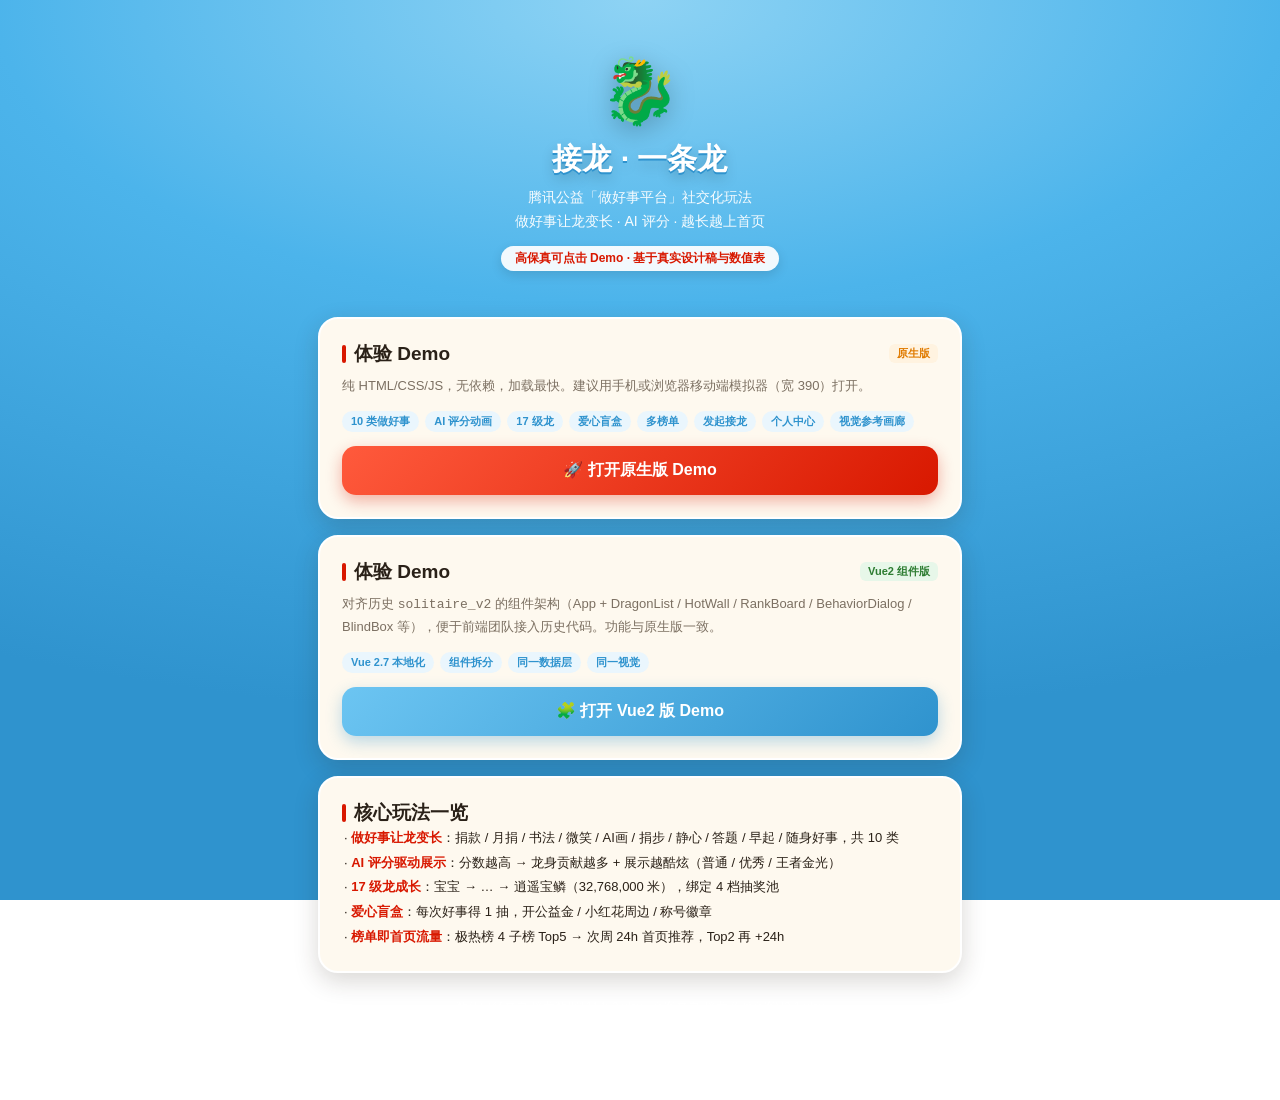
==== dragon/index.html @ d94f73a7 "deploy: add dragon unified portal and dual demos to subfolder" ====
<!DOCTYPE html>
<html lang="zh-CN">
<head>
  <meta charset="UTF-8" />
  <meta name="viewport" content="width=device-width, initial-scale=1, viewport-fit=cover" />
  <title>腾讯公益 · 接龙一条龙 玩法 Demo</title>
  <style>
    :root { --c-theme:#4cb4eb; --c-theme-d:#2f93ce; --c-red:#d81800; --c-red-l:#ff5a3c; --c-gold:#f5b316; --c-ink:#2a2118; --c-sub:#7c7062; }
    * { box-sizing:border-box; margin:0; padding:0; -webkit-tap-highlight-color:transparent; }
    body { font-family:-apple-system,"PingFang SC","Microsoft YaHei",sans-serif; color:var(--c-ink);
      background:radial-gradient(120% 80% at 50% 0%,#8ed3f4 0%,#4cb4eb 42%,#2f93ce 100%) fixed; min-height:100vh; padding:0 0 60px; }
    .wrap { max-width:680px; margin:0 auto; padding:0 18px; }
    header { text-align:center; color:#fff; padding:54px 0 30px; }
    header .dragon { font-size:64px; filter:drop-shadow(0 6px 12px rgba(0,0,0,.25)); }
    header h1 { font-size:30px; font-weight:900; margin:10px 0 6px; text-shadow:0 2px 0 var(--c-theme-d),0 6px 14px rgba(0,0,0,.2); }
    header .sub { font-size:14px; opacity:.95; line-height:1.7; }
    .pill { display:inline-block; background:rgba(255,255,255,.92); color:var(--c-red); font-weight:700;
      font-size:12px; padding:4px 14px; border-radius:999px; margin-top:12px; box-shadow:0 4px 12px rgba(0,0,0,.12); }
    .card { background:#fef9ef; border:2px solid #fff; border-radius:20px; padding:22px; margin:16px 0;
      box-shadow:0 8px 24px rgba(45,33,20,.18); }
    .card h2 { font-size:19px; display:flex; align-items:center; gap:8px; }
    .card h2 .bar { width:4px; height:18px; border-radius:2px; background:var(--c-red); }
    .card p.d { color:var(--c-sub); font-size:13px; line-height:1.7; margin:8px 0 14px; }
    .feat { display:flex; flex-wrap:wrap; gap:6px; margin:10px 0 14px; }
    .feat span { font-size:11px; background:#eaf6fd; color:var(--c-theme-d); padding:3px 9px; border-radius:999px; font-weight:600; }
    .btn { display:flex; align-items:center; justify-content:center; gap:8px; width:100%; padding:14px;
      border-radius:14px; font-size:16px; font-weight:800; text-decoration:none; color:#fff;
      background:linear-gradient(135deg,var(--c-red-l),var(--c-red)); box-shadow:0 6px 16px rgba(216,24,0,.32);
      transition:transform .12s; }
    .btn:active { transform:scale(.97); }
    .btn.blue { background:linear-gradient(135deg,#6cc5f2,var(--c-theme-d)); box-shadow:0 6px 16px rgba(47,147,206,.32); }
    .btn.ghost { background:#fff; color:var(--c-red); box-shadow:0 4px 12px rgba(0,0,0,.1); }
    .tag { font-size:11px; font-weight:700; padding:2px 8px; border-radius:6px; margin-left:auto; }
    .tag.v { background:#e7f7e9; color:#2e7d32; }
    .tag.n { background:#fff3e0; color:#e07b00; }
    .list { font-size:13px; line-height:1.9; color:var(--c-ink); padding-left:2px; }
    .list b { color:var(--c-red); }
    footer { text-align:center; color:rgba(255,255,255,.85); font-size:12px; margin-top:24px; line-height:1.8; }
    .grid2 { display:grid; grid-template-columns:1fr; gap:10px; }
    @media(min-width:520px){ .grid2{ grid-template-columns:1fr 1fr; } }
  </style>
</head>
<body>
  <div class="wrap">
    <header>
      <div class="dragon">🐉</div>
      <h1>接龙 · 一条龙</h1>
      <div class="sub">腾讯公益「做好事平台」社交化玩法<br/>做好事让龙变长 · AI 评分 · 越长越上首页</div>
      <div class="pill">高保真可点击 Demo · 基于真实设计稿与数值表</div>
    </header>

    <div class="card">
      <h2><span class="bar"></span>体验 Demo<span class="tag n">原生版</span></h2>
      <p class="d">纯 HTML/CSS/JS，无依赖，加载最快。建议用手机或浏览器移动端模拟器（宽 390）打开。</p>
      <div class="feat">
        <span>10 类做好事</span><span>AI 评分动画</span><span>17 级龙</span><span>爱心盲盒</span><span>多榜单</span><span>发起接龙</span><span>个人中心</span><span>视觉参考画廊</span>
      </div>
      <a class="btn" href="demo/index.html">🚀 打开原生版 Demo</a>
    </div>

    <div class="card">
      <h2><span class="bar"></span>体验 Demo<span class="tag v">Vue2 组件版</span></h2>
      <p class="d">对齐历史 <code>solitaire_v2</code> 的组件架构（App + DragonList / HotWall / RankBoard / BehaviorDialog / BlindBox 等），便于前端团队接入历史代码。功能与原生版一致。</p>
      <div class="feat">
        <span>Vue 2.7 本地化</span><span>组件拆分</span><span>同一数据层</span><span>同一视觉</span>
      </div>
      <a class="btn blue" href="demo-vue/index.html">🧩 打开 Vue2 版 Demo</a>
    </div>

    <div class="card">
      <h2><span class="bar"></span>核心玩法一览</h2>
      <div class="list">
        · <b>做好事让龙变长</b>：捐款 / 月捐 / 书法 / 微笑 / AI画 / 捐步 / 静心 / 答题 / 早起 / 随身好事，共 10 类<br/>
        · <b>AI 评分驱动展示</b>：分数越高 → 龙身贡献越多 + 展示越酷炫（普通 / 优秀 / 王者金光）<br/>
        · <b>17 级龙成长</b>：宝宝 → … → 逍遥宝鳞（32,768,000 米），绑定 4 档抽奖池<br/>
        · <b>爱心盲盒</b>：每次好事得 1 抽，开公益金 / 小红花周边 / 称号徽章<br/>
        · <b>榜单即首页流量</b>：极热榜 4 子榜 Top5 → 次周 24h 首页推荐，Top2 再 +24h
      </div>
    </div>

    <footer>
      数值口径来自 接龙数据1114v2.xlsx · 文案来自 接龙游戏文案V3.1.xlsx<br/>
      视觉对齐 接龙2.0 视觉方案 / 交互终稿 · 仅用于产品方案演示
    </footer>
  </div>
</body>
</html>
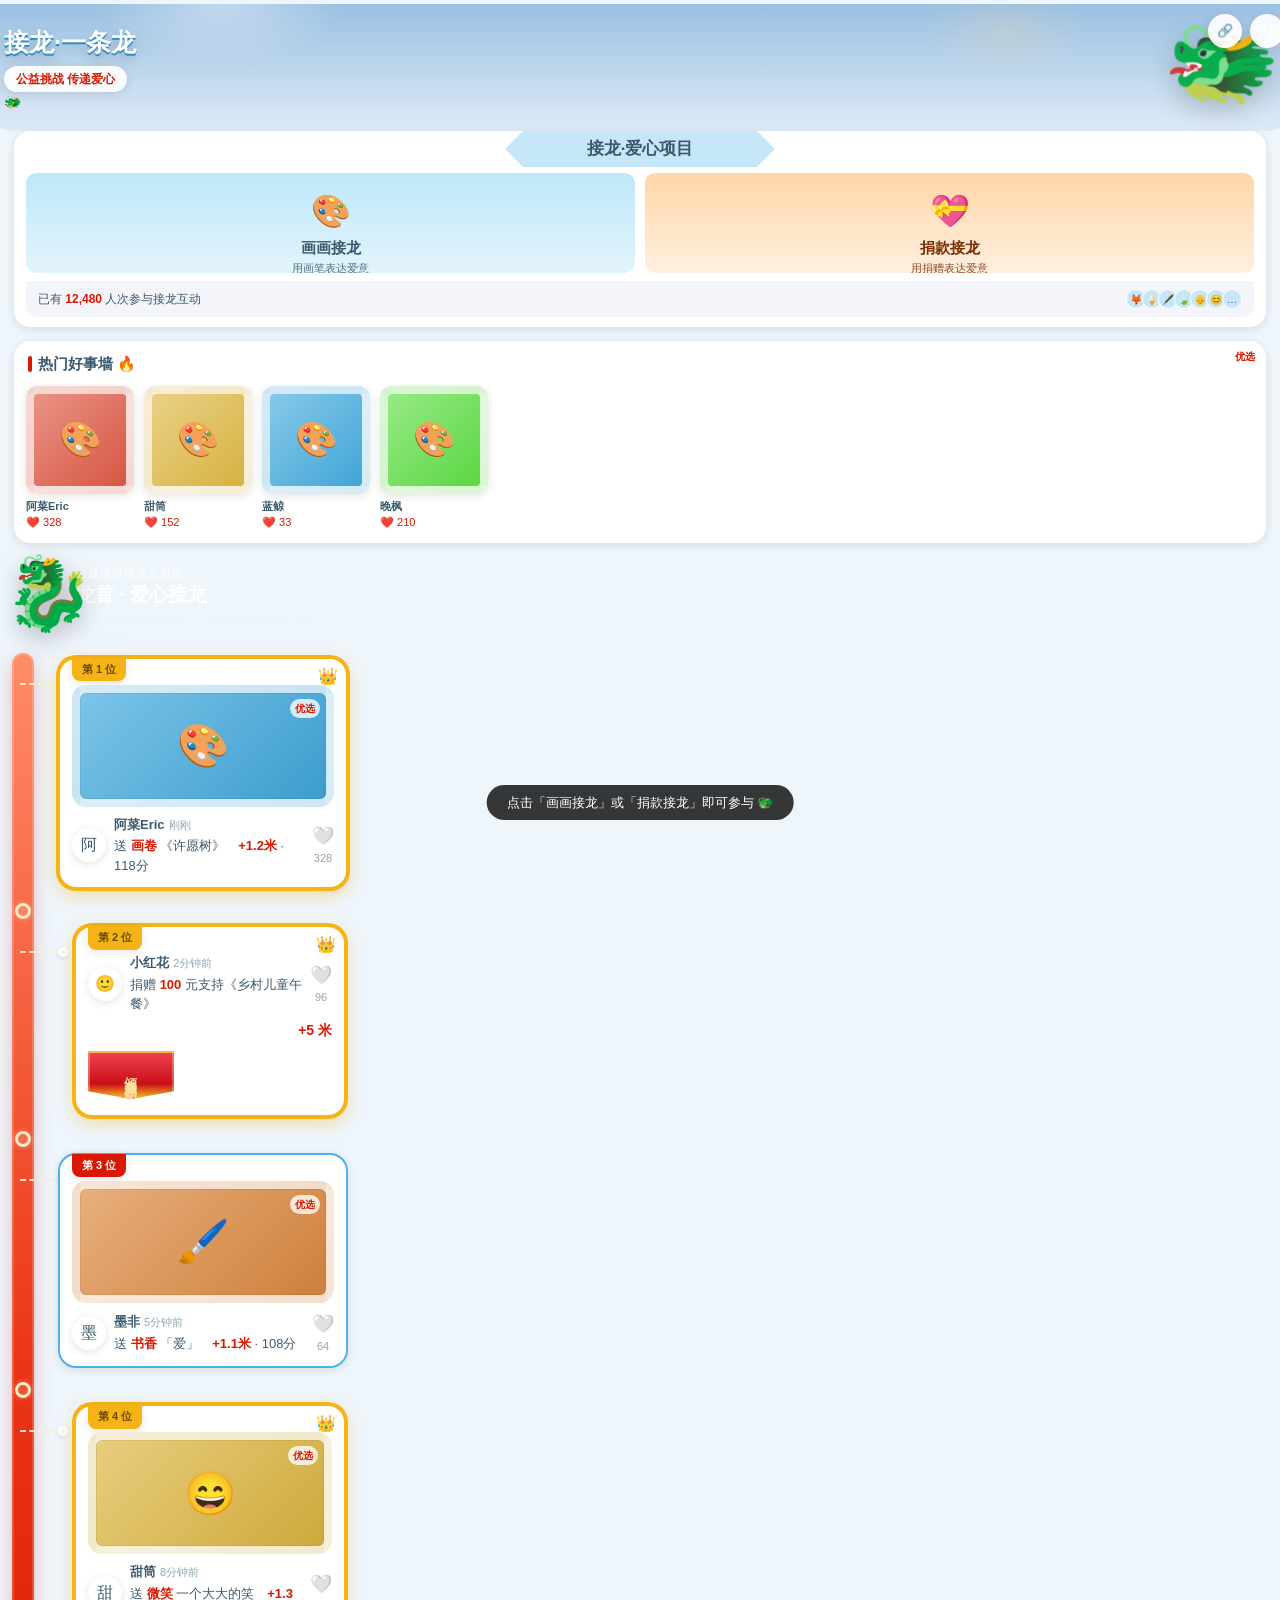
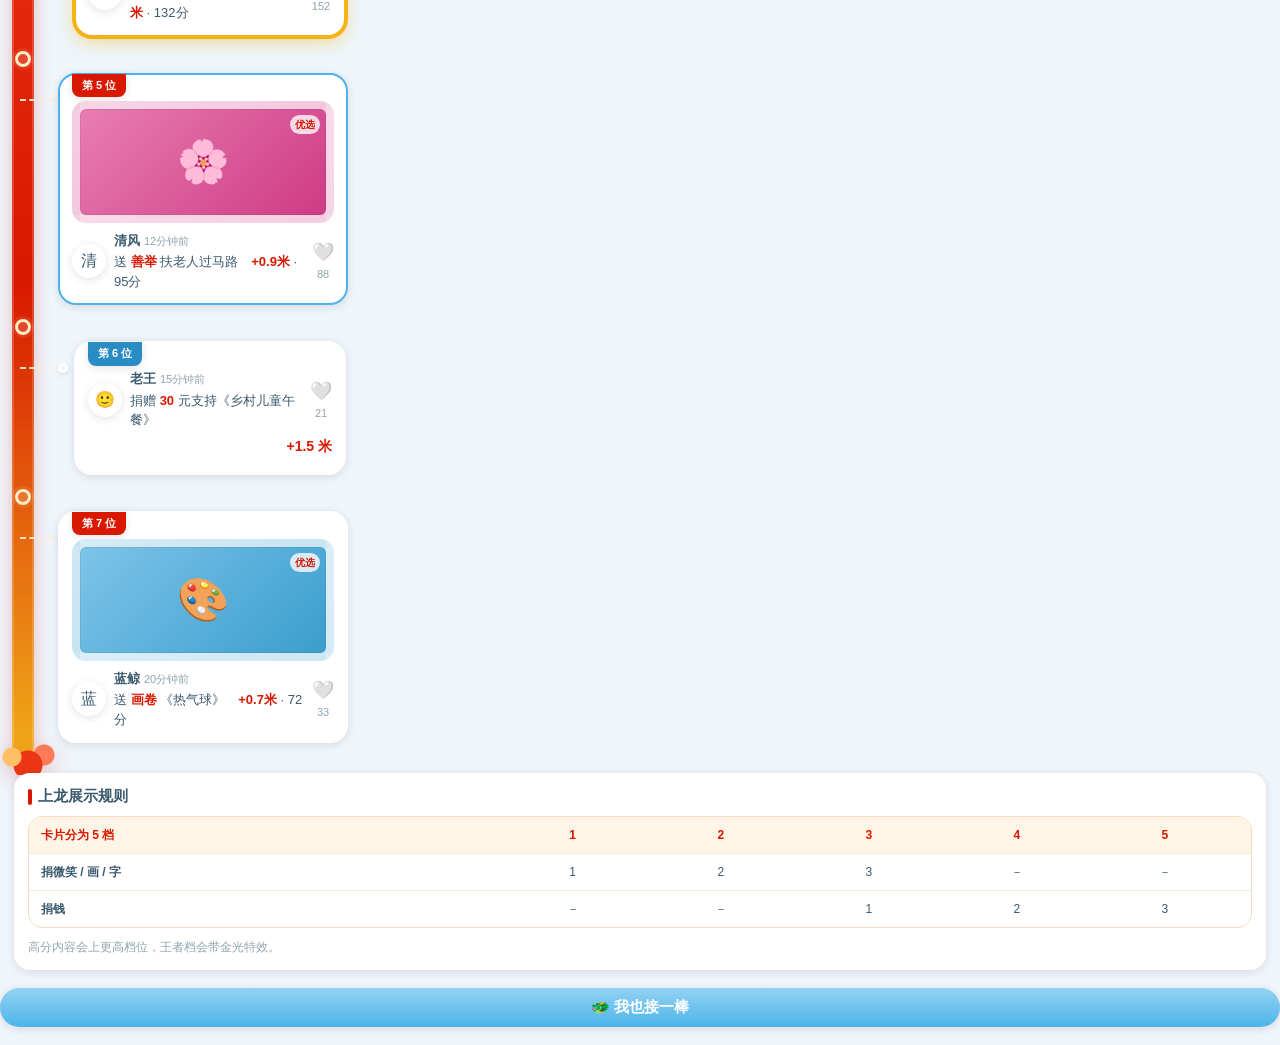
==== commit 536cc93a: "feat(dragon): rebuild demo with 6.25 visual spec - interactive JS + data layer" ====
--- a/dragon/index.html
+++ b/dragon/index.html
@@ -1,87 +1,97 @@
 <!DOCTYPE html>
 <html lang="zh-CN">
 <head>
-  <meta charset="UTF-8" />
-  <meta name="viewport" content="width=device-width, initial-scale=1, viewport-fit=cover" />
-  <title>腾讯公益 · 接龙一条龙 玩法 Demo</title>
-  <style>
-    :root { --c-theme:#4cb4eb; --c-theme-d:#2f93ce; --c-red:#d81800; --c-red-l:#ff5a3c; --c-gold:#f5b316; --c-ink:#2a2118; --c-sub:#7c7062; }
-    * { box-sizing:border-box; margin:0; padding:0; -webkit-tap-highlight-color:transparent; }
-    body { font-family:-apple-system,"PingFang SC","Microsoft YaHei",sans-serif; color:var(--c-ink);
-      background:radial-gradient(120% 80% at 50% 0%,#8ed3f4 0%,#4cb4eb 42%,#2f93ce 100%) fixed; min-height:100vh; padding:0 0 60px; }
-    .wrap { max-width:680px; margin:0 auto; padding:0 18px; }
-    header { text-align:center; color:#fff; padding:54px 0 30px; }
-    header .dragon { font-size:64px; filter:drop-shadow(0 6px 12px rgba(0,0,0,.25)); }
-    header h1 { font-size:30px; font-weight:900; margin:10px 0 6px; text-shadow:0 2px 0 var(--c-theme-d),0 6px 14px rgba(0,0,0,.2); }
-    header .sub { font-size:14px; opacity:.95; line-height:1.7; }
-    .pill { display:inline-block; background:rgba(255,255,255,.92); color:var(--c-red); font-weight:700;
-      font-size:12px; padding:4px 14px; border-radius:999px; margin-top:12px; box-shadow:0 4px 12px rgba(0,0,0,.12); }
-    .card { background:#fef9ef; border:2px solid #fff; border-radius:20px; padding:22px; margin:16px 0;
-      box-shadow:0 8px 24px rgba(45,33,20,.18); }
-    .card h2 { font-size:19px; display:flex; align-items:center; gap:8px; }
-    .card h2 .bar { width:4px; height:18px; border-radius:2px; background:var(--c-red); }
-    .card p.d { color:var(--c-sub); font-size:13px; line-height:1.7; margin:8px 0 14px; }
-    .feat { display:flex; flex-wrap:wrap; gap:6px; margin:10px 0 14px; }
-    .feat span { font-size:11px; background:#eaf6fd; color:var(--c-theme-d); padding:3px 9px; border-radius:999px; font-weight:600; }
-    .btn { display:flex; align-items:center; justify-content:center; gap:8px; width:100%; padding:14px;
-      border-radius:14px; font-size:16px; font-weight:800; text-decoration:none; color:#fff;
-      background:linear-gradient(135deg,var(--c-red-l),var(--c-red)); box-shadow:0 6px 16px rgba(216,24,0,.32);
-      transition:transform .12s; }
-    .btn:active { transform:scale(.97); }
-    .btn.blue { background:linear-gradient(135deg,#6cc5f2,var(--c-theme-d)); box-shadow:0 6px 16px rgba(47,147,206,.32); }
-    .btn.ghost { background:#fff; color:var(--c-red); box-shadow:0 4px 12px rgba(0,0,0,.1); }
-    .tag { font-size:11px; font-weight:700; padding:2px 8px; border-radius:6px; margin-left:auto; }
-    .tag.v { background:#e7f7e9; color:#2e7d32; }
-    .tag.n { background:#fff3e0; color:#e07b00; }
-    .list { font-size:13px; line-height:1.9; color:var(--c-ink); padding-left:2px; }
-    .list b { color:var(--c-red); }
-    footer { text-align:center; color:rgba(255,255,255,.85); font-size:12px; margin-top:24px; line-height:1.8; }
-    .grid2 { display:grid; grid-template-columns:1fr; gap:10px; }
-    @media(min-width:520px){ .grid2{ grid-template-columns:1fr 1fr; } }
-  </style>
+<meta charset="UTF-8" />
+<meta name="viewport" content="width=device-width,initial-scale=1.0,maximum-scale=1.0,user-scalable=no" />
+<title>接龙·一条龙 — 6.25视觉还原</title>
+<link rel="stylesheet" href="styles.css" />
 </head>
 <body>
-  <div class="wrap">
-    <header>
-      <div class="dragon">🐉</div>
-      <h1>接龙 · 一条龙</h1>
-      <div class="sub">腾讯公益「做好事平台」社交化玩法<br/>做好事让龙变长 · AI 评分 · 越长越上首页</div>
-      <div class="pill">高保真可点击 Demo · 基于真实设计稿与数值表</div>
-    </header>
+<div id="app" class="page">
+  <!-- 顶部 Banner -->
+  <div class="banner">
+    <div class="banner-title">接龙·一条龙</div>
+    <div class="banner-sub">公益挑战 传递爱心</div>
+    <div class="banner-ops">
+      <div class="op" data-act="share">🔗</div>
+      <div class="op" data-act="rule">规则</div>
+    </div>
+    <div class="banner-dragon">🐲</div>
+  </div>
 
-    <div class="card">
-      <h2><span class="bar"></span>体验 Demo<span class="tag n">原生版</span></h2>
-      <p class="d">纯 HTML/CSS/JS，无依赖，加载最快。建议用手机或浏览器移动端模拟器（宽 390）打开。</p>
-      <div class="feat">
-        <span>10 类做好事</span><span>AI 评分动画</span><span>17 级龙</span><span>爱心盲盒</span><span>多榜单</span><span>发起接龙</span><span>个人中心</span><span>视觉参考画廊</span>
+  <!-- 操作入口 -->
+  <div class="card entry-card">
+    <div class="entry-title">
+      <svg class="entry-title-bg" viewBox="0 0 300 40"><path d="M20 40 L0 20 L20 0 L280 0 L300 20 L280 40 Z" fill="currentColor"/></svg>
+      <span class="entry-title-txt">接龙·爱心项目</span>
+    </div>
+    <div class="entry-grid">
+      <div class="entry-item c-draw" data-act="draw">
+        <div class="entry-icon">🎨</div>
+        <div class="entry-btn">画画接龙</div>
+        <div class="entry-desc">用画笔表达爱意</div>
       </div>
-      <a class="btn" href="demo/index.html">🚀 打开原生版 Demo</a>
-    </div>
-
-    <div class="card">
-      <h2><span class="bar"></span>体验 Demo<span class="tag v">Vue2 组件版</span></h2>
-      <p class="d">对齐历史 <code>solitaire_v2</code> 的组件架构（App + DragonList / HotWall / RankBoard / BehaviorDialog / BlindBox 等），便于前端团队接入历史代码。功能与原生版一致。</p>
-      <div class="feat">
-        <span>Vue 2.7 本地化</span><span>组件拆分</span><span>同一数据层</span><span>同一视觉</span>
-      </div>
-      <a class="btn blue" href="demo-vue/index.html">🧩 打开 Vue2 版 Demo</a>
-    </div>
-
-    <div class="card">
-      <h2><span class="bar"></span>核心玩法一览</h2>
-      <div class="list">
-        · <b>做好事让龙变长</b>：捐款 / 月捐 / 书法 / 微笑 / AI画 / 捐步 / 静心 / 答题 / 早起 / 随身好事，共 10 类<br/>
-        · <b>AI 评分驱动展示</b>：分数越高 → 龙身贡献越多 + 展示越酷炫（普通 / 优秀 / 王者金光）<br/>
-        · <b>17 级龙成长</b>：宝宝 → … → 逍遥宝鳞（32,768,000 米），绑定 4 档抽奖池<br/>
-        · <b>爱心盲盒</b>：每次好事得 1 抽，开公益金 / 小红花周边 / 称号徽章<br/>
-        · <b>榜单即首页流量</b>：极热榜 4 子榜 Top5 → 次周 24h 首页推荐，Top2 再 +24h
+      <div class="entry-item c-donate" data-act="donate">
+        <div class="entry-icon">💝</div>
+        <div class="entry-btn">捐款接龙</div>
+        <div class="entry-desc">用捐赠表达爱意</div>
       </div>
     </div>
+    <div class="entry-info">
+      <span class="info-text">已有 <b id="join-count">12,847</b> 人次参与接龙互动</span>
+      <div class="avatar-row" id="avatar-row"></div>
+    </div>
+  </div>
 
-    <footer>
-      数值口径来自 接龙数据1114v2.xlsx · 文案来自 接龙游戏文案V3.1.xlsx<br/>
-      视觉对齐 接龙2.0 视觉方案 / 交互终稿 · 仅用于产品方案演示
-    </footer>
+  <!-- 热门画作墙 -->
+  <div class="card hot-card">
+    <div class="sec-title"><i class="bar"></i>热门好事墙 🔥</div>
+    <div class="hot-scroll" id="hot-scroll"></div>
   </div>
+
+  <!-- 龙身 -->
+  <div class="dragon-head">
+    <div class="scale">🐉</div>
+    <div class="head-copy">
+      <div class="eyebrow">公益项目接龙主页面</div>
+      <div class="name">龙首 · 爱心接龙</div>
+      <div class="sub">沿着龙身持续做好事，优质内容会被挂到龙脊上持续展示</div>
+    </div>
+  </div>
+  <div id="dragon-body"></div>
+
+  <!-- 上龙展示规则 -->
+  <div class="card rule-card">
+    <div class="sec-title"><i class="bar"></i>上龙展示规则</div>
+    <div class="tier-board">
+      <div class="tier-row head"><span>卡片分为 5 档</span><b>1</b><b>2</b><b>3</b><b>4</b><b>5</b></div>
+      <div class="tier-row"><span>捐微笑 / 画 / 字</span><em>1</em><em>2</em><em>3</em><em>－</em><em>－</em></div>
+      <div class="tier-row"><span>捐钱</span><em>－</em><em>－</em><em>1</em><em>2</em><em>3</em></div>
+    </div>
+    <div class="muted">高分内容会上更高档位，王者档会带金光特效。</div>
+  </div>
+
+  <div style="text-align:center;margin:18px 0;">
+    <button class="btn block" data-act="join-quick">🐲 我也接一棒</button>
+  </div>
+
+  <!-- 规则弹窗 -->
+  <div class="rule-overlay" id="rule-overlay">
+    <div class="rule-box">
+      <div class="rule-head">🐲</div>
+      <div class="rule-title">接龙规则</div>
+      <div class="rule-body">
+        <p>1. 每位用户可在接龙中选择画画、写字、微笑或捐款参与</p>
+        <p>2. 参与接龙后，内容将挂载在龙身上展示</p>
+        <p>3. 高分内容会进入更高档位，获得更多曝光</p>
+        <p>4. 王者档内容将获得金光特效和专属展示位</p>
+        <p>5. 你可以为喜欢的作品点赞，助力它上更高档</p>
+      </div>
+      <div class="rule-close" data-act="close-rule">✕</div>
+    </div>
+  </div>
+</div>
+<script src="data.js"></script>
+<script src="app.js"></script>
 </body>
 </html>
--- a/dragon/styles.css
+++ b/dragon/styles.css
@@ -0,0 +1,255 @@
+/* ========== 变量 ========== */
+:root {
+  --c-theme: #4cb4eb;
+  --c-theme-d: #2a8cc4;
+  --c-theme-l1: #c6e7f9;
+  --c-theme-l2: #9dd7f5;
+  --c-red: #d81800;
+  --c-gold: #f5b316;
+  --c-ink: #3c5a6e;
+  --c-sub: #90a4ae;
+  --c-paper: #fff;
+  --c-bg: #eef5fb;
+  --r: 16px;
+  --sh: 0 2px 8px rgba(42, 33, 24, .12);
+}
+* { box-sizing: border-box; margin: 0; padding: 0; }
+body { font-family: -apple-system, BlinkMacSystemFont, 'PingFang SC', 'Helvetica Neue', sans-serif; background: var(--c-bg); color: var(--c-ink); font-size: 14px; line-height: 1.5; }
+img { display: block; max-width: 100%; }
+b { color: var(--c-red); }
+
+/* ========== 按钮 ========== */
+.btn { border: none; border-radius: 999px; padding: 10px 24px; font-weight: 800; font-size: 15px; cursor: pointer; background: linear-gradient(180deg, rgba(255,255,255,.4), transparent), var(--c-theme); color: #fff; box-shadow: var(--sh); }
+.btn.block { display: block; width: 100%; }
+
+/* ========== 顶部 Banner ========== */
+.banner {
+  position: relative; z-index: 2; margin: 4px -14px 0; padding: 22px 118px 18px 18px;
+  text-align: left; color: #fff; overflow: hidden;
+  background: linear-gradient(180deg, rgba(39,118,191,.42), rgba(39,118,191,.08));
+  border-radius: 0 0 26px 26px;
+}
+.banner::before {
+  content: ""; position: absolute; inset: 0;
+  background: radial-gradient(180px 90px at 18% 0%, rgba(255,255,255,.38), transparent 68%),
+              radial-gradient(120px 60px at 78% 22%, rgba(255,220,160,.2), transparent 70%);
+  pointer-events: none;
+}
+.banner::after {
+  content: "🐲"; position: absolute; right: 14px; top: 12px;
+  font-size: 92px; line-height: 1; transform: rotate(8deg);
+  filter: drop-shadow(0 8px 14px rgba(0,0,0,.22)); opacity: .95;
+}
+.banner .banner-title {
+  position: relative; z-index: 1;
+  font-size: 25px; font-weight: 900; line-height: 1.28; max-width: 210px;
+  text-shadow: 0 2px 0 var(--c-theme-d), 0 6px 12px rgba(0,0,0,.18);
+}
+.banner .banner-sub {
+  position: relative; z-index: 1;
+  display: inline-block; margin-top: 8px; padding: 4px 12px;
+  background: rgba(255,255,255,.92); color: var(--c-red);
+  border-radius: 999px; font-size: 12px; font-weight: 800; box-shadow: var(--sh);
+}
+.banner .banner-ops { position: absolute; top: 10px; right: 10px; display: flex; gap: 8px; z-index: 2; }
+.banner .op {
+  width: 34px; height: 34px; border-radius: 50%; background: rgba(255,255,255,.92);
+  display: flex; align-items: center; justify-content: center; font-size: 13px;
+  box-shadow: var(--sh); cursor: pointer;
+}
+
+/* ========== 卡片 ========== */
+.card { background: var(--c-paper); border-radius: var(--r); margin: 0 14px 14px; box-shadow: var(--sh); position: relative; overflow: hidden; }
+.sec-title { font-size: 15px; font-weight: 800; padding: 12px 14px 8px; display: flex; align-items: center; gap: 6px; }
+.sec-title .bar { display: inline-block; width: 4px; height: 16px; background: var(--c-red); border-radius: 2px; }
+
+/* ========== 操作入口 ========== */
+.entry-card { padding: 0 0 10px; }
+.entry-title {
+  position: relative; height: 36px; display: flex; align-items: center; justify-content: center;
+  color: var(--c-theme-l1); margin-bottom: 6px;
+}
+.entry-title-bg { position: absolute; inset: 0; width: 100%; height: 100%; }
+.entry-title-txt {
+  position: relative; z-index: 1; font-weight: 800; font-size: 17px; color: var(--c-ink);
+}
+.entry-grid { display: flex; gap: 10px; padding: 0 12px; }
+.entry-item {
+  flex: 1; position: relative; height: 100px; border-radius: 10px; text-align: center;
+  cursor: pointer; overflow: hidden;
+}
+.entry-item .entry-icon { font-size: 32px; margin-top: 14px; position: relative; z-index: 1; }
+.entry-item .entry-btn { font-weight: 800; font-size: 15px; position: relative; z-index: 1; margin-top: 2px; }
+.entry-item .entry-desc { font-size: 11px; opacity: .85; position: relative; z-index: 1; }
+.entry-item.c-draw { background: linear-gradient(180deg, #bde8f9, #e3f4fc); color: #3c5a6e; }
+.entry-item.c-donate { background: linear-gradient(180deg, #ffd6a8, #fff0e0); color: #7a2e05; }
+.entry-info {
+  display: flex; align-items: center; justify-content: space-between;
+  padding: 8px 12px; margin: 8px 12px 0; background: #f4f5fa; border-radius: 0 0 10px 10px;
+  font-size: 12px; color: var(--c-ink);
+}
+.avatar-row { display: flex; }
+.avatar-row .av {
+  width: 20px; height: 20px; border-radius: 50%; border: 1.5px solid #fff;
+  margin-left: -4px; background: var(--c-theme-l1); overflow: hidden; font-size: 10px;
+  display: flex; align-items: center; justify-content: center;
+}
+
+/* ========== 热门好事墙 ========== */
+.hot-card { padding-bottom: 4px; }
+.hot-scroll { display: flex; gap: 10px; overflow-x: auto; padding: 2px 12px 8px; }
+.hot-pic { flex: none; width: 108px; }
+.hot-pic .img {
+  height: 108px; border-radius: 12px; display: flex; align-items: center; justify-content: center;
+  font-size: 34px; color: #fff; box-shadow: var(--sh);
+  border: 8px solid rgba(255,255,255,.72);
+}
+.hot-pic .img::after {
+  content: "优选"; position: absolute; right: 6px; top: 6px; font-size: 10px; font-weight: 800;
+  color: #d81800; background: rgba(255,255,255,.78); padding: 2px 5px; border-radius: 999px;
+}
+.hot-pic .cap { font-size: 11px; margin-top: 4px; }
+.hot-pic .cap b { color: var(--c-ink); }
+.hot-pic .lk { color: var(--c-red); font-size: 11px; }
+
+/* ========== 龙身主轴 ========== */
+.dragon-head {
+  position: relative; min-height: 86px; padding: 8px 0 4px 76px; color: #fff;
+}
+.dragon-head .scale {
+  position: absolute; left: 4px; top: 0; font-size: 72px; line-height: 1;
+  filter: drop-shadow(0 8px 12px rgba(0,0,0,.24));
+}
+.dragon-head .eyebrow { font-size: 11px; letter-spacing: 1px; opacity: .9; }
+.dragon-head .name { font-size: 19px; font-weight: 900; line-height: 1.3; margin-top: 2px; }
+.dragon-head .sub { font-size: 12px; line-height: 1.55; color: #e7f7ff; max-width: 250px; margin-top: 4px; }
+
+#dragon-body {
+  position: relative; padding: 4px 0 14px;
+}
+#dragon-body::before {
+  content: ""; position: absolute; left: 12px; top: 0; bottom: 14px; width: 22px;
+  border-radius: 16px;
+  background: linear-gradient(180deg, #ff8b67 0%, #ea3517 42%, #d81800 72%, #f0ac1a 100%);
+  box-shadow: inset 0 0 0 2px rgba(255,255,255,.18), 0 8px 18px rgba(216,24,0,.24);
+}
+#dragon-body::after {
+  content: ""; position: absolute; left: 2px; bottom: -2px; width: 58px; height: 32px;
+  background: radial-gradient(circle at 10px 14px, #ffbf67 0 9px, transparent 10px),
+              radial-gradient(circle at 26px 22px, #ea3517 0 14px, transparent 15px),
+              radial-gradient(circle at 42px 12px, #ff7a57 0 10px, transparent 11px);
+  filter: drop-shadow(0 6px 10px rgba(216,24,0,.2));
+}
+
+/* ========== 龙身节点 ========== */
+.dragon-seg { position: relative; padding-left: 58px; margin: 0 0 16px; }
+.dragon-seg.seg-offset { padding-left: 74px; }
+.link-ring {
+  width: 16px; height: 16px; border: 3px solid #ffecc3;
+  border-radius: 50%; margin: -2px 0 6px 15px; position: relative; z-index: 2;
+  background: rgba(255,255,255,.16); box-shadow: 0 0 0 3px rgba(255,255,255,.08);
+}
+.seg-hook {
+  position: absolute; left: 20px; top: 22px; width: 48px; display: flex; align-items: center; gap: 4px;
+}
+.seg-hook i:first-child { flex: 1; border-top: 2px dashed rgba(255,238,204,.92); }
+.seg-hook i:last-child {
+  width: 10px; height: 10px; border-radius: 50%; border: 3px solid rgba(255,255,255,.95);
+  box-shadow: 0 2px 5px rgba(0,0,0,.1);
+}
+.node {
+  background: var(--c-paper); border-radius: 18px; padding: 12px; margin: 0;
+  width: calc(100% - 6px); max-width: 290px; box-shadow: var(--sh); position: relative; border: 2px solid #fff;
+}
+.dragon-seg.seg-offset .node { max-width: 272px; }
+.node.king { border-color: var(--c-gold); box-shadow: 0 0 0 2px var(--c-gold), 0 6px 18px rgba(245,179,22,.4); }
+.node.good { border-color: var(--c-theme); }
+.node .ribbon {
+  position: absolute; top: -1px; left: 12px;
+  background: var(--c-red); color: #fff; font-size: 11px; font-weight: 800;
+  padding: 3px 10px 4px; border-radius: 0 0 8px 8px; box-shadow: var(--sh);
+}
+.node.king .ribbon { background: var(--c-gold); color: #6a4a00; }
+.node .ribbon.donate { background: var(--c-theme-d); }
+.node-pic {
+  height: 122px; border-radius: 14px; margin: 14px 0 8px; position: relative; overflow: hidden;
+  display: flex; align-items: center; justify-content: center; font-size: 42px; color: #fff;
+  border: 8px solid rgba(255,255,255,.72); box-shadow: inset 0 0 0 1px rgba(42,33,24,.08);
+}
+.node-pic::after {
+  content: "优选"; position: absolute; right: 6px; top: 6px; font-size: 10px; font-weight: 800;
+  color: #d81800; background: rgba(255,255,255,.78); padding: 2px 5px; border-radius: 999px;
+}
+.node-row { display: flex; align-items: center; gap: 8px; margin-top: 6px; }
+.node-row .av {
+  width: 34px; height: 34px; border-radius: 50%; background: #fff; display: flex;
+  align-items: center; justify-content: center; font-size: 16px; flex: none; box-shadow: var(--sh);
+}
+.node-row .mid { flex: 1; min-width: 0; }
+.node-row .nm { font-size: 13px; font-weight: 700; }
+.node-row .nm .tm { font-size: 11px; color: var(--c-sub); font-weight: 400; margin-left: 4px; }
+.node-row .ttl { font-size: 13px; margin-top: 2px; }
+.node-row .ttl b { color: var(--c-red); }
+.node-row .meter { color: var(--c-red); font-weight: 800; }
+.node-meter-line { text-align: right; color: var(--c-red); font-weight: 800; margin-top: 6px; }
+.donate-node { padding-bottom: 16px; }
+.donate-banner {
+  margin-top: 10px; width: 86px; background: linear-gradient(180deg, #ef4050, #c90f18 70%, #f2ae20);
+  color: #ffe29f; box-shadow: 0 6px 16px rgba(201,15,24,.28);
+  clip-path: polygon(0 0,100% 0,100% 84%,50% 100%,0 84%); border: 2px solid rgba(255,226,159,.35);
+}
+.donate-banner span {
+  display: block; writing-mode: vertical-rl; text-orientation: mixed; letter-spacing: 3px;
+  font-weight: 900; font-size: 13px; margin: 0 auto; padding: 14px 0 18px;
+}
+.like { text-align: center; flex: none; }
+.like .heart { font-size: 18px; }
+.like .n { font-size: 11px; color: var(--c-sub); }
+.king-fx { position: absolute; top: 6px; right: 8px; font-size: 16px; animation: spin 4s linear infinite; }
+@keyframes spin { to { transform: rotate(360deg); } }
+
+/* ========== 分档规则卡 ========== */
+.rule-card { padding-bottom: 14px; }
+.rule-card .muted { margin-top: 10px; display: block; font-size: 12px; color: var(--c-sub); padding: 0 14px; }
+.tier-board {
+  background: #fff; border: 1px solid #f0ddc2; border-radius: 14px; overflow: hidden; margin: 0 14px;
+}
+.tier-row {
+  display: grid; grid-template-columns: 1.7fr repeat(5, .55fr); align-items: center;
+  padding: 9px 12px; font-size: 12px; border-top: 1px solid #f3ebde;
+}
+.tier-row:first-child { border-top: none; }
+.tier-row.head { background: #fff5e7; font-weight: 800; color: var(--c-red); }
+.tier-row span { font-weight: 700; }
+.tier-row b, .tier-row em { text-align: center; font-style: normal; }
+
+/* ========== Tab ========== */
+.tab-bar {
+  display: flex; margin: 0 14px; background: var(--c-theme-l1); border-radius: 10px; padding: 3px; gap: 2px;
+}
+.tab-item {
+  flex: 1; text-align: center; padding: 8px; border-radius: 8px; font-size: 13px; font-weight: 700;
+  cursor: pointer; transition: .2s;
+}
+.tab-item.active { background: #fff; box-shadow: var(--sh); }
+
+/* ========== 规则弹窗 ========== */
+.rule-overlay {
+  position: fixed; inset: 0; background: rgba(0,0,0,.6); backdrop-filter: blur(6px);
+  z-index: 100; display: flex; align-items: center; justify-content: center;
+  opacity: 0; pointer-events: none; transition: .3s;
+}
+.rule-overlay.show { opacity: 1; pointer-events: all; }
+.rule-box {
+  position: relative; width: 85%; max-width: 340px; background: #fff; border-radius: 16px;
+  padding: 20px 18px 28px; box-shadow: 0 10px 40px rgba(0,0,0,.3);
+}
+.rule-head { font-size: 52px; text-align: center; margin-bottom: 8px; }
+.rule-title { font-size: 18px; font-weight: 800; text-align: center; margin-bottom: 12px; color: var(--c-ink); }
+.rule-body p { font-size: 13px; line-height: 1.8; color: var(--c-ink); }
+.rule-close {
+  position: absolute; top: -40px; left: 50%; transform: translateX(-50%);
+  width: 28px; height: 28px; border-radius: 50%; background: rgba(255,255,255,.9);
+  display: flex; align-items: center; justify-content: center; cursor: pointer;
+  font-size: 14px; color: #fff;
+}
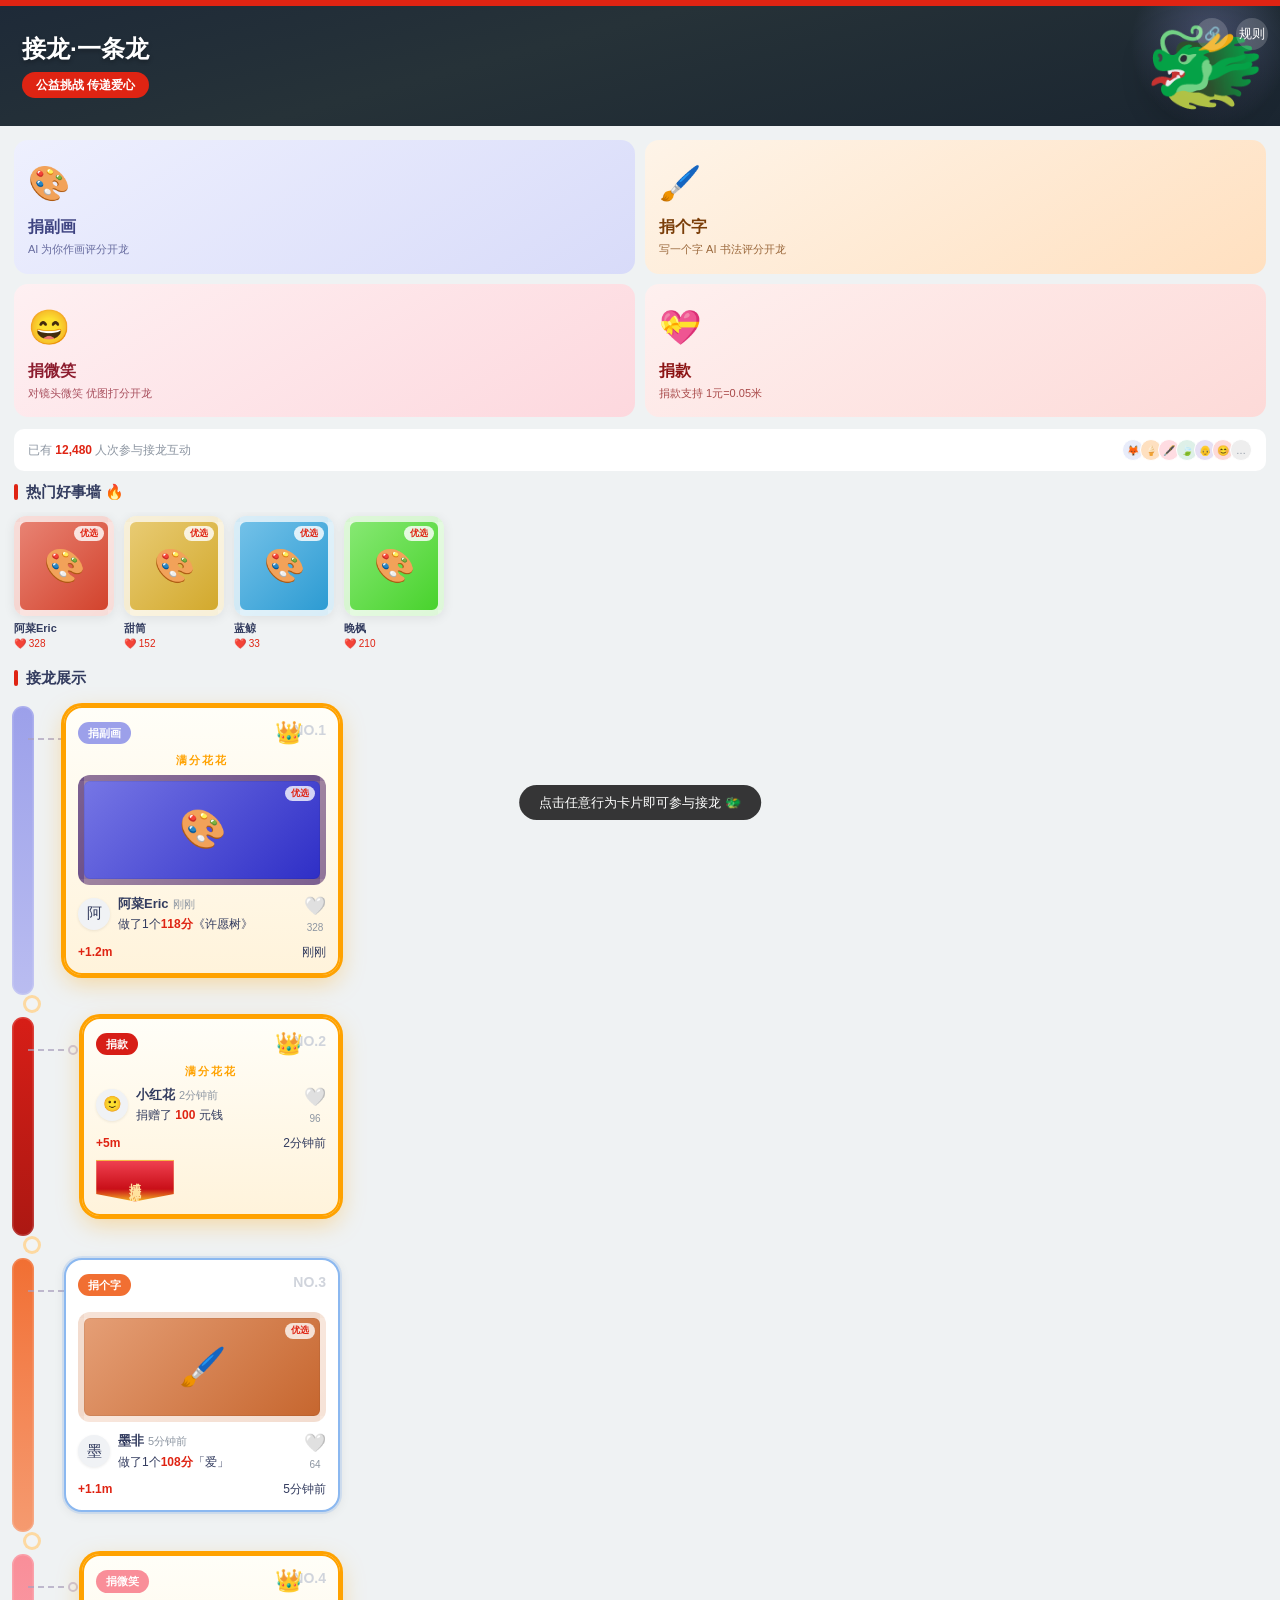
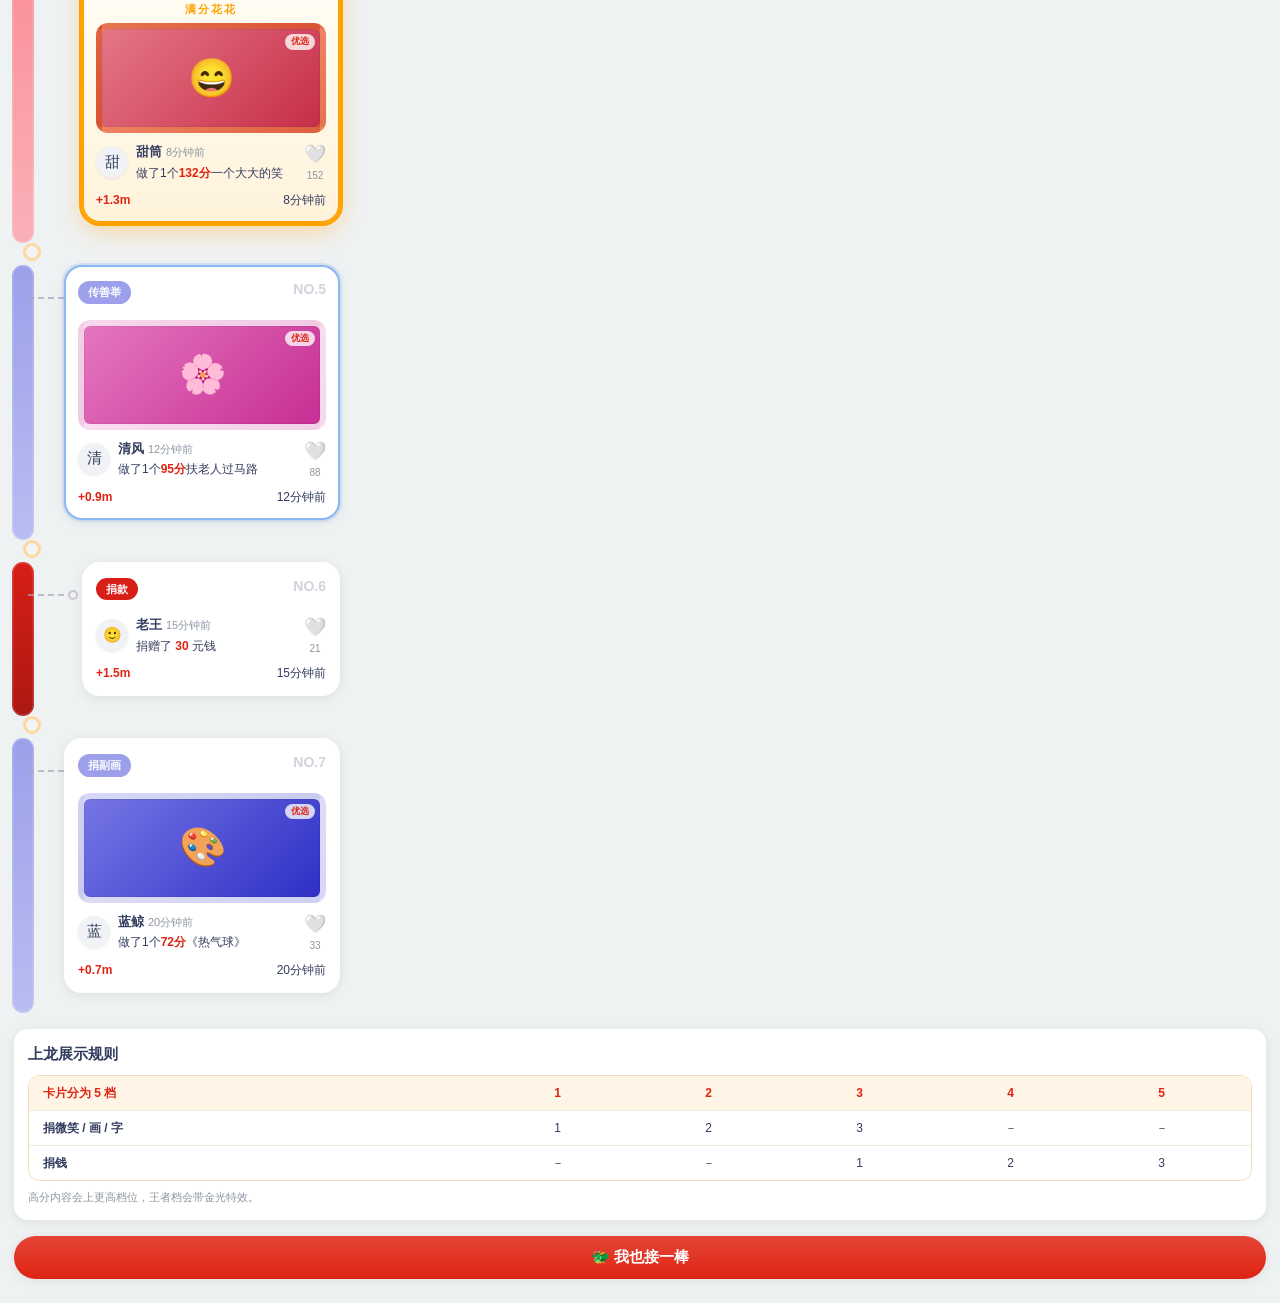
==== commit c50b252f: "feat(dragon): v2 visual realignment - red topbar, 4 action cards, behavior-colored spine matching de" ====
--- a/dragon/index.html
+++ b/dragon/index.html
@@ -3,84 +3,88 @@
 <head>
 <meta charset="UTF-8" />
 <meta name="viewport" content="width=device-width,initial-scale=1.0,maximum-scale=1.0,user-scalable=no" />
-<title>接龙·一条龙 — 6.25视觉还原</title>
+<title>接龙·一条龙</title>
 <link rel="stylesheet" href="styles.css" />
 </head>
 <body>
 <div id="app" class="page">
-  <!-- 顶部 Banner -->
+
+  <!-- 顶部全宽红条 -->
+  <div class="top-bar-red"></div>
+
+  <!-- 深色 Banner -->
   <div class="banner">
+    <div class="banner-dragon-img">🐲</div>
     <div class="banner-title">接龙·一条龙</div>
     <div class="banner-sub">公益挑战 传递爱心</div>
     <div class="banner-ops">
       <div class="op" data-act="share">🔗</div>
       <div class="op" data-act="rule">规则</div>
     </div>
-    <div class="banner-dragon">🐲</div>
   </div>
 
-  <!-- 操作入口 -->
-  <div class="card entry-card">
-    <div class="entry-title">
-      <svg class="entry-title-bg" viewBox="0 0 300 40"><path d="M20 40 L0 20 L20 0 L280 0 L300 20 L280 40 Z" fill="currentColor"/></svg>
-      <span class="entry-title-txt">接龙·爱心项目</span>
-    </div>
-    <div class="entry-grid">
-      <div class="entry-item c-draw" data-act="draw">
-        <div class="entry-icon">🎨</div>
-        <div class="entry-btn">画画接龙</div>
-        <div class="entry-desc">用画笔表达爱意</div>
+  <!-- 4 色行为入口 -->
+  <div class="action-area">
+    <div class="action-grid">
+      <div class="act-card act-draw" data-act="draw">
+        <span class="act-icon">🎨</span>
+        <div class="act-label">捐副画</div>
+        <div class="act-desc">AI 为你作画评分开龙</div>
       </div>
-      <div class="entry-item c-donate" data-act="donate">
-        <div class="entry-icon">💝</div>
-        <div class="entry-btn">捐款接龙</div>
-        <div class="entry-desc">用捐赠表达爱意</div>
+      <div class="act-card act-calligraphy" data-act="calligraphy">
+        <span class="act-icon">🖌️</span>
+        <div class="act-label">捐个字</div>
+        <div class="act-desc">写一个字 AI 书法评分开龙</div>
+      </div>
+      <div class="act-card act-smile" data-act="smile">
+        <span class="act-icon">😄</span>
+        <div class="act-label">捐微笑</div>
+        <div class="act-desc">对镜头微笑 优图打分开龙</div>
+      </div>
+      <div class="act-card act-donate" data-act="donate">
+        <span class="act-icon">💝</span>
+        <div class="act-label">捐款</div>
+        <div class="act-desc">捐款支持 1元=0.05米</div>
       </div>
     </div>
-    <div class="entry-info">
-      <span class="info-text">已有 <b id="join-count">12,847</b> 人次参与接龙互动</span>
-      <div class="avatar-row" id="avatar-row"></div>
+
+    <!-- 参与人次 -->
+    <div class="people-bar">
+      <span>已有 <b id="join-count">12,480</b> 人次参与接龙互动</span>
+      <div class="av-row" id="av-row"></div>
     </div>
   </div>
 
-  <!-- 热门画作墙 -->
-  <div class="card hot-card">
-    <div class="sec-title"><i class="bar"></i>热门好事墙 🔥</div>
-    <div class="hot-scroll" id="hot-scroll"></div>
-  </div>
+  <!-- 热门好事墙 -->
+  <div class="section-label">热门好事墙 🔥</div>
+  <div class="hot-scroll" id="hot-scroll"></div>
 
-  <!-- 龙身 -->
-  <div class="dragon-head">
-    <div class="scale">🐉</div>
-    <div class="head-copy">
-      <div class="eyebrow">公益项目接龙主页面</div>
-      <div class="name">龙首 · 爱心接龙</div>
-      <div class="sub">沿着龙身持续做好事，优质内容会被挂到龙脊上持续展示</div>
-    </div>
-  </div>
+  <!-- 龙身主轴 -->
+  <div class="section-label" style="padding-top:6px;">接龙展示</div>
   <div id="dragon-body"></div>
 
   <!-- 上龙展示规则 -->
-  <div class="card rule-card">
-    <div class="sec-title"><i class="bar"></i>上龙展示规则</div>
+  <div class="rule-card">
+    <div class="r-title">上龙展示规则</div>
     <div class="tier-board">
       <div class="tier-row head"><span>卡片分为 5 档</span><b>1</b><b>2</b><b>3</b><b>4</b><b>5</b></div>
       <div class="tier-row"><span>捐微笑 / 画 / 字</span><em>1</em><em>2</em><em>3</em><em>－</em><em>－</em></div>
       <div class="tier-row"><span>捐钱</span><em>－</em><em>－</em><em>1</em><em>2</em><em>3</em></div>
     </div>
-    <div class="muted">高分内容会上更高档位，王者档会带金光特效。</div>
+    <div class="tier-hint">高分内容会上更高档位，王者档会带金光特效。</div>
   </div>
 
-  <div style="text-align:center;margin:18px 0;">
+  <!-- CTA -->
+  <div class="cta-area">
     <button class="btn block" data-act="join-quick">🐲 我也接一棒</button>
   </div>
 
   <!-- 规则弹窗 -->
   <div class="rule-overlay" id="rule-overlay">
     <div class="rule-box">
-      <div class="rule-head">🐲</div>
-      <div class="rule-title">接龙规则</div>
-      <div class="rule-body">
+      <div class="icon">🐲</div>
+      <div class="title">接龙规则</div>
+      <div class="body">
         <p>1. 每位用户可在接龙中选择画画、写字、微笑或捐款参与</p>
         <p>2. 参与接龙后，内容将挂载在龙身上展示</p>
         <p>3. 高分内容会进入更高档位，获得更多曝光</p>
@@ -90,6 +94,7 @@
       <div class="rule-close" data-act="close-rule">✕</div>
     </div>
   </div>
+
 </div>
 <script src="data.js"></script>
 <script src="app.js"></script>
--- a/dragon/styles.css
+++ b/dragon/styles.css
@@ -1,237 +1,321 @@
-/* ========== 变量 ========== */
+/* ===================================================================
+   接龙 · 一条龙 — 6.25 视觉还原版 v2
+   对齐设计稿：全宽红条 + 深色Banner + 4色行为入口 + 按行为变色龙脊
+   =================================================================== */
+
+/* ========== 设计令牌 ========== */
 :root {
-  --c-theme: #4cb4eb;
-  --c-theme-d: #2a8cc4;
-  --c-theme-l1: #c6e7f9;
-  --c-theme-l2: #9dd7f5;
-  --c-red: #d81800;
-  --c-gold: #f5b316;
-  --c-ink: #3c5a6e;
-  --c-sub: #90a4ae;
+  --top-red: #df2413;
+  --banner-bg: #263238;
+  --bg-page: #eff2f3;
+
+  /* 行为专属色 */
+  --bhv-draw: #9ca0ea;
+  --bhv-calligraphy: #f16f32;
+  --bhv-smile: #f98e99;
+  --bhv-donate: #d71e17;
+
+  /* 龙脊色 */
+  --spine-draw: #9ca0ea;
+  --spine-calligraphy: #f16f32;
+  --spine-smile: #f98e99;
+  --spine-donate: #d71e17;
+  --spine-tail: #a0dcff;
+
+  --c-gold: #ffa200;
+  --c-ink: #333c5f;
+  --c-sub: #8d96a2;
   --c-paper: #fff;
-  --c-bg: #eef5fb;
-  --r: 16px;
-  --sh: 0 2px 8px rgba(42, 33, 24, .12);
-}
+  --r: 14px;
+  --sh: 0 2px 12px rgba(0,0,0,.08);
+}
+
 * { box-sizing: border-box; margin: 0; padding: 0; }
-body { font-family: -apple-system, BlinkMacSystemFont, 'PingFang SC', 'Helvetica Neue', sans-serif; background: var(--c-bg); color: var(--c-ink); font-size: 14px; line-height: 1.5; }
-img { display: block; max-width: 100%; }
-b { color: var(--c-red); }
-
-/* ========== 按钮 ========== */
-.btn { border: none; border-radius: 999px; padding: 10px 24px; font-weight: 800; font-size: 15px; cursor: pointer; background: linear-gradient(180deg, rgba(255,255,255,.4), transparent), var(--c-theme); color: #fff; box-shadow: var(--sh); }
-.btn.block { display: block; width: 100%; }
-
-/* ========== 顶部 Banner ========== */
+body {
+  font-family: -apple-system, BlinkMacSystemFont, 'PingFang SC', 'Helvetica Neue', sans-serif;
+  background: var(--bg-page); color: var(--c-ink); font-size: 14px; line-height: 1.5;
+  -webkit-font-smoothing: antialiased;
+}
+
+/* ========== 顶部全宽红条 ========== */
+.top-bar-red {
+  height: 6px; background: var(--top-red); margin: 0;
+}
+
+/* ========== 深色 Banner ========== */
 .banner {
-  position: relative; z-index: 2; margin: 4px -14px 0; padding: 22px 118px 18px 18px;
-  text-align: left; color: #fff; overflow: hidden;
-  background: linear-gradient(180deg, rgba(39,118,191,.42), rgba(39,118,191,.08));
-  border-radius: 0 0 26px 26px;
+  position: relative;
+  background: linear-gradient(165deg, #1e2a38 0%, #263238 40%, #1a2530 100%);
+  color: #fff; padding: 28px 130px 28px 22px; overflow: hidden;
 }
 .banner::before {
-  content: ""; position: absolute; inset: 0;
-  background: radial-gradient(180px 90px at 18% 0%, rgba(255,255,255,.38), transparent 68%),
-              radial-gradient(120px 60px at 78% 22%, rgba(255,220,160,.2), transparent 70%);
+  content: ""; position: absolute; right: -10px; top: -18px; width: 160px; height: 140px;
+  background: radial-gradient(ellipse at 50% 40%, rgba(156,160,234,.35), transparent 70%);
   pointer-events: none;
 }
-.banner::after {
-  content: "🐲"; position: absolute; right: 14px; top: 12px;
-  font-size: 92px; line-height: 1; transform: rotate(8deg);
-  filter: drop-shadow(0 8px 14px rgba(0,0,0,.22)); opacity: .95;
-}
-.banner .banner-title {
+.banner-dragon-img {
+  position: absolute; right: 14px; top: 10px; font-size: 98px; line-height: 1;
+  filter: drop-shadow(0 8px 18px rgba(0,0,0,.35)); opacity: .92;
+  z-index: 1;
+}
+.banner-title {
+  position: relative; z-index: 2;
+  font-size: 24px; font-weight: 900; line-height: 1.25;
+  text-shadow: 0 2px 4px rgba(0,0,0,.3);
+}
+.banner-sub {
+  position: relative; z-index: 2;
+  display: inline-block; margin-top: 8px; padding: 4px 14px;
+  background: var(--top-red); color: #fff;
+  border-radius: 999px; font-size: 12px; font-weight: 700;
+}
+.banner-ops {
+  position: absolute; top: 12px; right: 12px; display: flex; gap: 8px; z-index: 3;
+}
+.banner .op {
+  width: 32px; height: 32px; border-radius: 50%;
+  background: rgba(255,255,255,.18); display: flex; align-items: center; justify-content: center;
+  font-size: 13px; cursor: pointer; color: #fff;
+}
+
+/* ========== 4 色行为入口卡 ========== */
+.action-area {
+  background: var(--bg-page); padding: 14px 14px 10px;
+}
+.action-grid {
+  display: grid; grid-template-columns: 1fr 1fr; gap: 10px;
+}
+.act-card {
+  position: relative; border-radius: 14px; padding: 18px 14px 16px;
+  cursor: pointer; overflow: hidden; transition: transform .15s;
+}
+.act-card:active { transform: scale(.97); }
+.act-card .act-icon { font-size: 34px; display: block; margin-bottom: 6px; position: relative; z-index: 1; }
+.act-card .act-label { font-weight: 800; font-size: 16px; position: relative; z-index: 1; }
+.act-card .act-desc { font-size: 11px; opacity: .75; margin-top: 2px; position: relative; z-index: 1; }
+/* 画画 — 蓝色紫 */
+.act-draw  { background: linear-gradient(150deg, #eef0fe, #d8dbf9); color: #3d4280; }
+/* 写字 — 橙色 */
+.act-calligraphy { background: linear-gradient(150deg, #fef4e8, #ffe0c0); color: #7a3d08; }
+/* 微笑 — 粉色 */
+.act-smile { background: linear-gradient(150deg, #fef0f2, #fdd8de); color: #8c1c2e; }
+/* 捐款 — 红色 */
+.act-donate { background: linear-gradient(150deg, #fef0ef, #fddad8); color: #8c1414; }
+
+.people-bar {
+  display: flex; align-items: center; justify-content: space-between;
+  margin-top: 12px; padding: 10px 14px;
+  background: #fff; border-radius: 10px; font-size: 12px; color: var(--c-sub);
+}
+.people-bar b { color: var(--top-red); font-weight: 800; }
+.av-row { display: flex; gap: 2px; }
+.av-row .av {
+  width: 22px; height: 22px; border-radius: 50%; border: 1.5px solid #fff;
+  font-size: 10px; display: flex; align-items: center; justify-content: center;
+  margin-left: -6px;
+}
+.av-row .av:first-child { margin-left: 0; }
+
+/* ========== 分区标题 ========== */
+.section-label {
+  padding: 0 14px 8px; font-size: 15px; font-weight: 800;
+  display: flex; align-items: center; gap: 8px;
+}
+.section-label::before {
+  content: ""; width: 4px; height: 16px; background: var(--top-red); border-radius: 2px;
+}
+
+/* ========== 热门好事墙 ========== */
+.hot-scroll {
+  display: flex; gap: 10px; overflow-x: auto; padding: 4px 14px 10px;
+  scrollbar-width: none;
+}
+.hot-scroll::-webkit-scrollbar { display: none; }
+.hot-pic { flex: none; width: 100px; }
+.hot-pic .pic {
+  height: 100px; border-radius: 12px; display: flex; align-items: center; justify-content: center;
+  font-size: 33px; color: #fff; position: relative;
+  border: 6px solid rgba(255,255,255,.78); box-shadow: var(--sh);
+}
+.hot-pic .pic .badge {
+  position: absolute; right: 4px; top: 4px; font-size: 9px; font-weight: 800;
+  color: var(--top-red); background: rgba(255,255,255,.82);
+  padding: 1px 6px; border-radius: 999px;
+}
+.hot-pic .name { font-size: 11px; margin-top: 4px; font-weight: 600; }
+.hot-pic .likes { font-size: 10px; color: var(--top-red); }
+
+/* ========== 龙身主轴 ========== */
+#dragon-body {
+  position: relative; padding: 8px 0 16px;
+}
+
+/* 单个龙脊段 — 通过 data-bhv 设定颜色 */
+.dragon-seg {
+  position: relative; padding-left: 64px; margin-bottom: 20px;
+}
+.dragon-seg.seg-offset { padding-left: 82px; }
+
+/* 连接环 */
+.link-ring {
+  width: 18px; height: 18px; border: 3px solid rgba(255,210,140,.8);
+  border-radius: 50%; margin: 0 0 4px 23px; position: relative; z-index: 2;
+  background: rgba(255,255,255,.2);
+}
+
+/* 挂钩线 */
+.seg-hook {
+  position: absolute; left: 28px; top: 28px; width: 50px; display: flex; align-items: center; gap: 4px;
+  z-index: 1;
+}
+.seg-hook i:first-child { flex: 1; border-top: 2px dashed rgba(170,160,190,.7); }
+.seg-hook i:last-child {
+  width: 10px; height: 10px; border-radius: 50%; border: 2.5px solid rgba(200,190,210,.9);
+}
+
+/* ---- 龙脊伪元素的颜色由每个 seg 的 data-bhv 决定 ---- */
+.dragon-seg::before {
+  content: ""; position: absolute; left: 12px; top: 0; bottom: -20px; width: 22px;
+  border-radius: 14px;
+  box-shadow: inset 0 0 0 1.5px rgba(255,255,255,.15);
+  z-index: 0;
+}
+.dragon-seg[data-bhv="draw"]::before   { background: linear-gradient(180deg, var(--spine-draw), color-mix(in srgb, var(--spine-draw) 70%, #fff)); }
+.dragon-seg[data-bhv="calligraphy"]::before { background: linear-gradient(180deg, var(--spine-calligraphy), color-mix(in srgb, var(--spine-calligraphy) 70%, #fff)); }
+.dragon-seg[data-bhv="smile"]::before  { background: linear-gradient(180deg, var(--spine-smile), color-mix(in srgb, var(--spine-smile) 70%, #fff)); }
+.dragon-seg[data-bhv="donate"]::before { background: linear-gradient(180deg, var(--spine-donate), color-mix(in srgb, var(--spine-donate) 80%, #000)); }
+
+/* ========== 节点卡片 ========== */
+.node {
   position: relative; z-index: 1;
-  font-size: 25px; font-weight: 900; line-height: 1.28; max-width: 210px;
-  text-shadow: 0 2px 0 var(--c-theme-d), 0 6px 12px rgba(0,0,0,.18);
-}
-.banner .banner-sub {
-  position: relative; z-index: 1;
-  display: inline-block; margin-top: 8px; padding: 4px 12px;
-  background: rgba(255,255,255,.92); color: var(--c-red);
-  border-radius: 999px; font-size: 12px; font-weight: 800; box-shadow: var(--sh);
-}
-.banner .banner-ops { position: absolute; top: 10px; right: 10px; display: flex; gap: 8px; z-index: 2; }
-.banner .op {
-  width: 34px; height: 34px; border-radius: 50%; background: rgba(255,255,255,.92);
-  display: flex; align-items: center; justify-content: center; font-size: 13px;
-  box-shadow: var(--sh); cursor: pointer;
-}
-
-/* ========== 卡片 ========== */
-.card { background: var(--c-paper); border-radius: var(--r); margin: 0 14px 14px; box-shadow: var(--sh); position: relative; overflow: hidden; }
-.sec-title { font-size: 15px; font-weight: 800; padding: 12px 14px 8px; display: flex; align-items: center; gap: 6px; }
-.sec-title .bar { display: inline-block; width: 4px; height: 16px; background: var(--c-red); border-radius: 2px; }
-
-/* ========== 操作入口 ========== */
-.entry-card { padding: 0 0 10px; }
-.entry-title {
-  position: relative; height: 36px; display: flex; align-items: center; justify-content: center;
-  color: var(--c-theme-l1); margin-bottom: 6px;
-}
-.entry-title-bg { position: absolute; inset: 0; width: 100%; height: 100%; }
-.entry-title-txt {
-  position: relative; z-index: 1; font-weight: 800; font-size: 17px; color: var(--c-ink);
-}
-.entry-grid { display: flex; gap: 10px; padding: 0 12px; }
-.entry-item {
-  flex: 1; position: relative; height: 100px; border-radius: 10px; text-align: center;
-  cursor: pointer; overflow: hidden;
-}
-.entry-item .entry-icon { font-size: 32px; margin-top: 14px; position: relative; z-index: 1; }
-.entry-item .entry-btn { font-weight: 800; font-size: 15px; position: relative; z-index: 1; margin-top: 2px; }
-.entry-item .entry-desc { font-size: 11px; opacity: .85; position: relative; z-index: 1; }
-.entry-item.c-draw { background: linear-gradient(180deg, #bde8f9, #e3f4fc); color: #3c5a6e; }
-.entry-item.c-donate { background: linear-gradient(180deg, #ffd6a8, #fff0e0); color: #7a2e05; }
-.entry-info {
-  display: flex; align-items: center; justify-content: space-between;
-  padding: 8px 12px; margin: 8px 12px 0; background: #f4f5fa; border-radius: 0 0 10px 10px;
-  font-size: 12px; color: var(--c-ink);
-}
-.avatar-row { display: flex; }
-.avatar-row .av {
-  width: 20px; height: 20px; border-radius: 50%; border: 1.5px solid #fff;
-  margin-left: -4px; background: var(--c-theme-l1); overflow: hidden; font-size: 10px;
+  background: var(--c-paper); border-radius: 18px; padding: 14px 12px 12px;
+  width: calc(100% - 6px); max-width: 276px;
+  box-shadow: var(--sh); border: 2px solid #fff;
+}
+.dragon-seg.seg-offset .node { max-width: 258px; }
+
+/* 行为标签 */
+.node-badge {
+  display: inline-block; padding: 3px 10px; border-radius: 999px;
+  font-size: 11px; font-weight: 800; color: #fff; margin-bottom: 10px;
+}
+.node-badge.draw  { background: var(--bhv-draw); }
+.node-badge.calligraphy { background: var(--bhv-calligraphy); }
+.node-badge.smile { background: var(--bhv-smile); }
+.node-badge.donate { background: var(--bhv-donate); }
+
+/* 序号 */
+.node-num {
+  position: absolute; right: 12px; top: 12px;
+  font-size: 14px; font-weight: 900; color: #d0d4dc;
+}
+
+/* 图片区 */
+.node-pic {
+  height: 110px; border-radius: 12px; margin: 6px 0 8px;
   display: flex; align-items: center; justify-content: center;
-}
-
-/* ========== 热门好事墙 ========== */
-.hot-card { padding-bottom: 4px; }
-.hot-scroll { display: flex; gap: 10px; overflow-x: auto; padding: 2px 12px 8px; }
-.hot-pic { flex: none; width: 108px; }
-.hot-pic .img {
-  height: 108px; border-radius: 12px; display: flex; align-items: center; justify-content: center;
-  font-size: 34px; color: #fff; box-shadow: var(--sh);
-  border: 8px solid rgba(255,255,255,.72);
-}
-.hot-pic .img::after {
-  content: "优选"; position: absolute; right: 6px; top: 6px; font-size: 10px; font-weight: 800;
-  color: #d81800; background: rgba(255,255,255,.78); padding: 2px 5px; border-radius: 999px;
-}
-.hot-pic .cap { font-size: 11px; margin-top: 4px; }
-.hot-pic .cap b { color: var(--c-ink); }
-.hot-pic .lk { color: var(--c-red); font-size: 11px; }
-
-/* ========== 龙身主轴 ========== */
-.dragon-head {
-  position: relative; min-height: 86px; padding: 8px 0 4px 76px; color: #fff;
-}
-.dragon-head .scale {
-  position: absolute; left: 4px; top: 0; font-size: 72px; line-height: 1;
-  filter: drop-shadow(0 8px 12px rgba(0,0,0,.24));
-}
-.dragon-head .eyebrow { font-size: 11px; letter-spacing: 1px; opacity: .9; }
-.dragon-head .name { font-size: 19px; font-weight: 900; line-height: 1.3; margin-top: 2px; }
-.dragon-head .sub { font-size: 12px; line-height: 1.55; color: #e7f7ff; max-width: 250px; margin-top: 4px; }
-
-#dragon-body {
-  position: relative; padding: 4px 0 14px;
-}
-#dragon-body::before {
-  content: ""; position: absolute; left: 12px; top: 0; bottom: 14px; width: 22px;
-  border-radius: 16px;
-  background: linear-gradient(180deg, #ff8b67 0%, #ea3517 42%, #d81800 72%, #f0ac1a 100%);
-  box-shadow: inset 0 0 0 2px rgba(255,255,255,.18), 0 8px 18px rgba(216,24,0,.24);
-}
-#dragon-body::after {
-  content: ""; position: absolute; left: 2px; bottom: -2px; width: 58px; height: 32px;
-  background: radial-gradient(circle at 10px 14px, #ffbf67 0 9px, transparent 10px),
-              radial-gradient(circle at 26px 22px, #ea3517 0 14px, transparent 15px),
-              radial-gradient(circle at 42px 12px, #ff7a57 0 10px, transparent 11px);
-  filter: drop-shadow(0 6px 10px rgba(216,24,0,.2));
-}
-
-/* ========== 龙身节点 ========== */
-.dragon-seg { position: relative; padding-left: 58px; margin: 0 0 16px; }
-.dragon-seg.seg-offset { padding-left: 74px; }
-.link-ring {
-  width: 16px; height: 16px; border: 3px solid #ffecc3;
-  border-radius: 50%; margin: -2px 0 6px 15px; position: relative; z-index: 2;
-  background: rgba(255,255,255,.16); box-shadow: 0 0 0 3px rgba(255,255,255,.08);
-}
-.seg-hook {
-  position: absolute; left: 20px; top: 22px; width: 48px; display: flex; align-items: center; gap: 4px;
-}
-.seg-hook i:first-child { flex: 1; border-top: 2px dashed rgba(255,238,204,.92); }
-.seg-hook i:last-child {
-  width: 10px; height: 10px; border-radius: 50%; border: 3px solid rgba(255,255,255,.95);
-  box-shadow: 0 2px 5px rgba(0,0,0,.1);
-}
-.node {
-  background: var(--c-paper); border-radius: 18px; padding: 12px; margin: 0;
-  width: calc(100% - 6px); max-width: 290px; box-shadow: var(--sh); position: relative; border: 2px solid #fff;
-}
-.dragon-seg.seg-offset .node { max-width: 272px; }
-.node.king { border-color: var(--c-gold); box-shadow: 0 0 0 2px var(--c-gold), 0 6px 18px rgba(245,179,22,.4); }
-.node.good { border-color: var(--c-theme); }
-.node .ribbon {
-  position: absolute; top: -1px; left: 12px;
-  background: var(--c-red); color: #fff; font-size: 11px; font-weight: 800;
-  padding: 3px 10px 4px; border-radius: 0 0 8px 8px; box-shadow: var(--sh);
-}
-.node.king .ribbon { background: var(--c-gold); color: #6a4a00; }
-.node .ribbon.donate { background: var(--c-theme-d); }
-.node-pic {
-  height: 122px; border-radius: 14px; margin: 14px 0 8px; position: relative; overflow: hidden;
-  display: flex; align-items: center; justify-content: center; font-size: 42px; color: #fff;
-  border: 8px solid rgba(255,255,255,.72); box-shadow: inset 0 0 0 1px rgba(42,33,24,.08);
+  font-size: 38px; color: #fff; position: relative;
+  border: 6px solid rgba(255,255,255,.75); box-shadow: inset 0 0 0 1px rgba(0,0,0,.06);
 }
 .node-pic::after {
-  content: "优选"; position: absolute; right: 6px; top: 6px; font-size: 10px; font-weight: 800;
-  color: #d81800; background: rgba(255,255,255,.78); padding: 2px 5px; border-radius: 999px;
-}
-.node-row { display: flex; align-items: center; gap: 8px; margin-top: 6px; }
+  content: "优选"; position: absolute; right: 5px; top: 5px;
+  font-size: 9px; font-weight: 800; color: var(--top-red);
+  background: rgba(255,255,255,.78); padding: 1px 6px; border-radius: 999px;
+}
+
+/* 信息行 */
+.node-row { display: flex; align-items: center; gap: 8px; margin-top: 4px; }
 .node-row .av {
-  width: 34px; height: 34px; border-radius: 50%; background: #fff; display: flex;
-  align-items: center; justify-content: center; font-size: 16px; flex: none; box-shadow: var(--sh);
+  width: 32px; height: 32px; border-radius: 50%; background: #f0f2f5;
+  display: flex; align-items: center; justify-content: center;
+  font-size: 15px; flex: none; box-shadow: 0 1px 3px rgba(0,0,0,.08);
 }
 .node-row .mid { flex: 1; min-width: 0; }
 .node-row .nm { font-size: 13px; font-weight: 700; }
-.node-row .nm .tm { font-size: 11px; color: var(--c-sub); font-weight: 400; margin-left: 4px; }
-.node-row .ttl { font-size: 13px; margin-top: 2px; }
-.node-row .ttl b { color: var(--c-red); }
-.node-row .meter { color: var(--c-red); font-weight: 800; }
-.node-meter-line { text-align: right; color: var(--c-red); font-weight: 800; margin-top: 6px; }
-.donate-node { padding-bottom: 16px; }
+.node-row .nm .time { font-size: 11px; color: var(--c-sub); font-weight: 400; margin-left: 4px; }
+.node-row .act { font-size: 12px; margin-top: 2px; color: var(--c-ink); }
+.node-row .act b { color: var(--top-red); font-weight: 700; }
+
+/* 米数 / 时间行 */
+.node-foot {
+  display: flex; justify-content: space-between; align-items: center;
+  margin-top: 8px; color: var(--c-ink); font-size: 12px;
+}
+.node-foot .meter { color: var(--top-red); font-weight: 800; }
+
+/* 点赞 */
+.like { text-align: center; flex: none; cursor: pointer; }
+.like .heart { font-size: 18px; }
+.like .n { font-size: 10px; color: var(--c-sub); }
+
+/* ---- 王者档 ---- */
+.node.king {
+  border-color: var(--c-gold);
+  box-shadow: 0 0 0 3px var(--c-gold), 0 8px 24px rgba(255,162,0,.35);
+  background: linear-gradient(180deg, #fffef8, #fff3db);
+}
+.node.king .node-pic {
+  border-color: rgba(255,162,0,.3);
+}
+.node.king .king-fx {
+  position: absolute; top: 8px; right: 36px; font-size: 22px;
+  animation: spin 3s linear infinite;
+}
+.node.king .king-ornament {
+  text-align: center; font-size: 11px; font-weight: 800; color: var(--c-gold);
+  margin-top: -2px; letter-spacing: 2px;
+}
+
+/* ---- 优秀档 ---- */
+.node.good {
+  border-color: #8bb8f0;
+  box-shadow: 0 0 0 2px rgba(139,184,240,.28), var(--sh);
+}
+
+@keyframes spin { to { transform: rotate(360deg); } }
+
+/* 捐款节点的锦旗 */
 .donate-banner {
-  margin-top: 10px; width: 86px; background: linear-gradient(180deg, #ef4050, #c90f18 70%, #f2ae20);
-  color: #ffe29f; box-shadow: 0 6px 16px rgba(201,15,24,.28);
-  clip-path: polygon(0 0,100% 0,100% 84%,50% 100%,0 84%); border: 2px solid rgba(255,226,159,.35);
+  margin-top: 8px; width: 78px;
+  background: linear-gradient(180deg, #ef4050, #c90f18 70%, #f2ae20);
+  color: #ffe29f; box-shadow: 0 4px 12px rgba(201,15,24,.22);
+  clip-path: polygon(0 0,100% 0,100% 82%,50% 100%,0 82%);
+  border: 1.5px solid rgba(255,226,159,.3);
 }
 .donate-banner span {
-  display: block; writing-mode: vertical-rl; text-orientation: mixed; letter-spacing: 3px;
-  font-weight: 900; font-size: 13px; margin: 0 auto; padding: 14px 0 18px;
-}
-.like { text-align: center; flex: none; }
-.like .heart { font-size: 18px; }
-.like .n { font-size: 11px; color: var(--c-sub); }
-.king-fx { position: absolute; top: 6px; right: 8px; font-size: 16px; animation: spin 4s linear infinite; }
-@keyframes spin { to { transform: rotate(360deg); } }
-
-/* ========== 分档规则卡 ========== */
-.rule-card { padding-bottom: 14px; }
-.rule-card .muted { margin-top: 10px; display: block; font-size: 12px; color: var(--c-sub); padding: 0 14px; }
+  display: block; writing-mode: vertical-rl; text-orientation: mixed;
+  letter-spacing: 3px; font-weight: 900; font-size: 12px;
+  padding: 12px 0 16px; margin: 0 auto;
+  line-height: 1;
+}
+
+/* ========== 规则卡 ========== */
+.rule-card {
+  margin: 0 14px 14px; padding: 14px; background: #fff; border-radius: var(--r);
+  box-shadow: var(--sh);
+}
+.rule-card .r-title { font-size: 15px; font-weight: 800; margin-bottom: 10px; }
 .tier-board {
-  background: #fff; border: 1px solid #f0ddc2; border-radius: 14px; overflow: hidden; margin: 0 14px;
+  border: 1px solid #f0ddc2; border-radius: 12px; overflow: hidden;
 }
 .tier-row {
-  display: grid; grid-template-columns: 1.7fr repeat(5, .55fr); align-items: center;
-  padding: 9px 12px; font-size: 12px; border-top: 1px solid #f3ebde;
+  display: grid; grid-template-columns: 1.6fr repeat(5, .55fr); align-items: center;
+  padding: 8px 14px; font-size: 12px; border-top: 1px solid #f3ebde;
 }
 .tier-row:first-child { border-top: none; }
-.tier-row.head { background: #fff5e7; font-weight: 800; color: var(--c-red); }
+.tier-row.head { background: #fff5e7; font-weight: 800; color: var(--top-red); }
 .tier-row span { font-weight: 700; }
 .tier-row b, .tier-row em { text-align: center; font-style: normal; }
-
-/* ========== Tab ========== */
-.tab-bar {
-  display: flex; margin: 0 14px; background: var(--c-theme-l1); border-radius: 10px; padding: 3px; gap: 2px;
-}
-.tab-item {
-  flex: 1; text-align: center; padding: 8px; border-radius: 8px; font-size: 13px; font-weight: 700;
-  cursor: pointer; transition: .2s;
-}
-.tab-item.active { background: #fff; box-shadow: var(--sh); }
+.tier-hint { margin-top: 8px; font-size: 11px; color: var(--c-sub); }
+
+/* ========== 底部按钮 ========== */
+.btn {
+  border: none; border-radius: 999px; padding: 12px 28px; font-weight: 800; font-size: 15px;
+  cursor: pointer; color: #fff; box-shadow: var(--sh);
+  background: linear-gradient(180deg, rgba(255,255,255,.15), transparent), var(--top-red);
+}
+.btn.block { display: block; width: calc(100% - 28px); margin: 0 14px; }
+.cta-area { margin: 16px 0 24px; }
 
 /* ========== 规则弹窗 ========== */
 .rule-overlay {
@@ -241,15 +325,15 @@
 }
 .rule-overlay.show { opacity: 1; pointer-events: all; }
 .rule-box {
-  position: relative; width: 85%; max-width: 340px; background: #fff; border-radius: 16px;
-  padding: 20px 18px 28px; box-shadow: 0 10px 40px rgba(0,0,0,.3);
-}
-.rule-head { font-size: 52px; text-align: center; margin-bottom: 8px; }
-.rule-title { font-size: 18px; font-weight: 800; text-align: center; margin-bottom: 12px; color: var(--c-ink); }
-.rule-body p { font-size: 13px; line-height: 1.8; color: var(--c-ink); }
+  position: relative; width: 85%; max-width: 340px; background: #fff;
+  border-radius: 18px; padding: 20px 18px 28px; box-shadow: 0 10px 40px rgba(0,0,0,.3);
+}
+.rule-box .icon { font-size: 52px; text-align: center; margin-bottom: 8px; }
+.rule-box .title { font-size: 18px; font-weight: 800; text-align: center; margin-bottom: 12px; }
+.rule-box .body p { font-size: 13px; line-height: 1.9; }
 .rule-close {
   position: absolute; top: -40px; left: 50%; transform: translateX(-50%);
-  width: 28px; height: 28px; border-radius: 50%; background: rgba(255,255,255,.9);
-  display: flex; align-items: center; justify-content: center; cursor: pointer;
-  font-size: 14px; color: #fff;
-}
+  width: 30px; height: 30px; border-radius: 50%; background: rgba(255,255,255,.88);
+  display: flex; align-items: center; justify-content: center;
+  cursor: pointer; font-size: 14px; color: var(--c-ink);
+}
